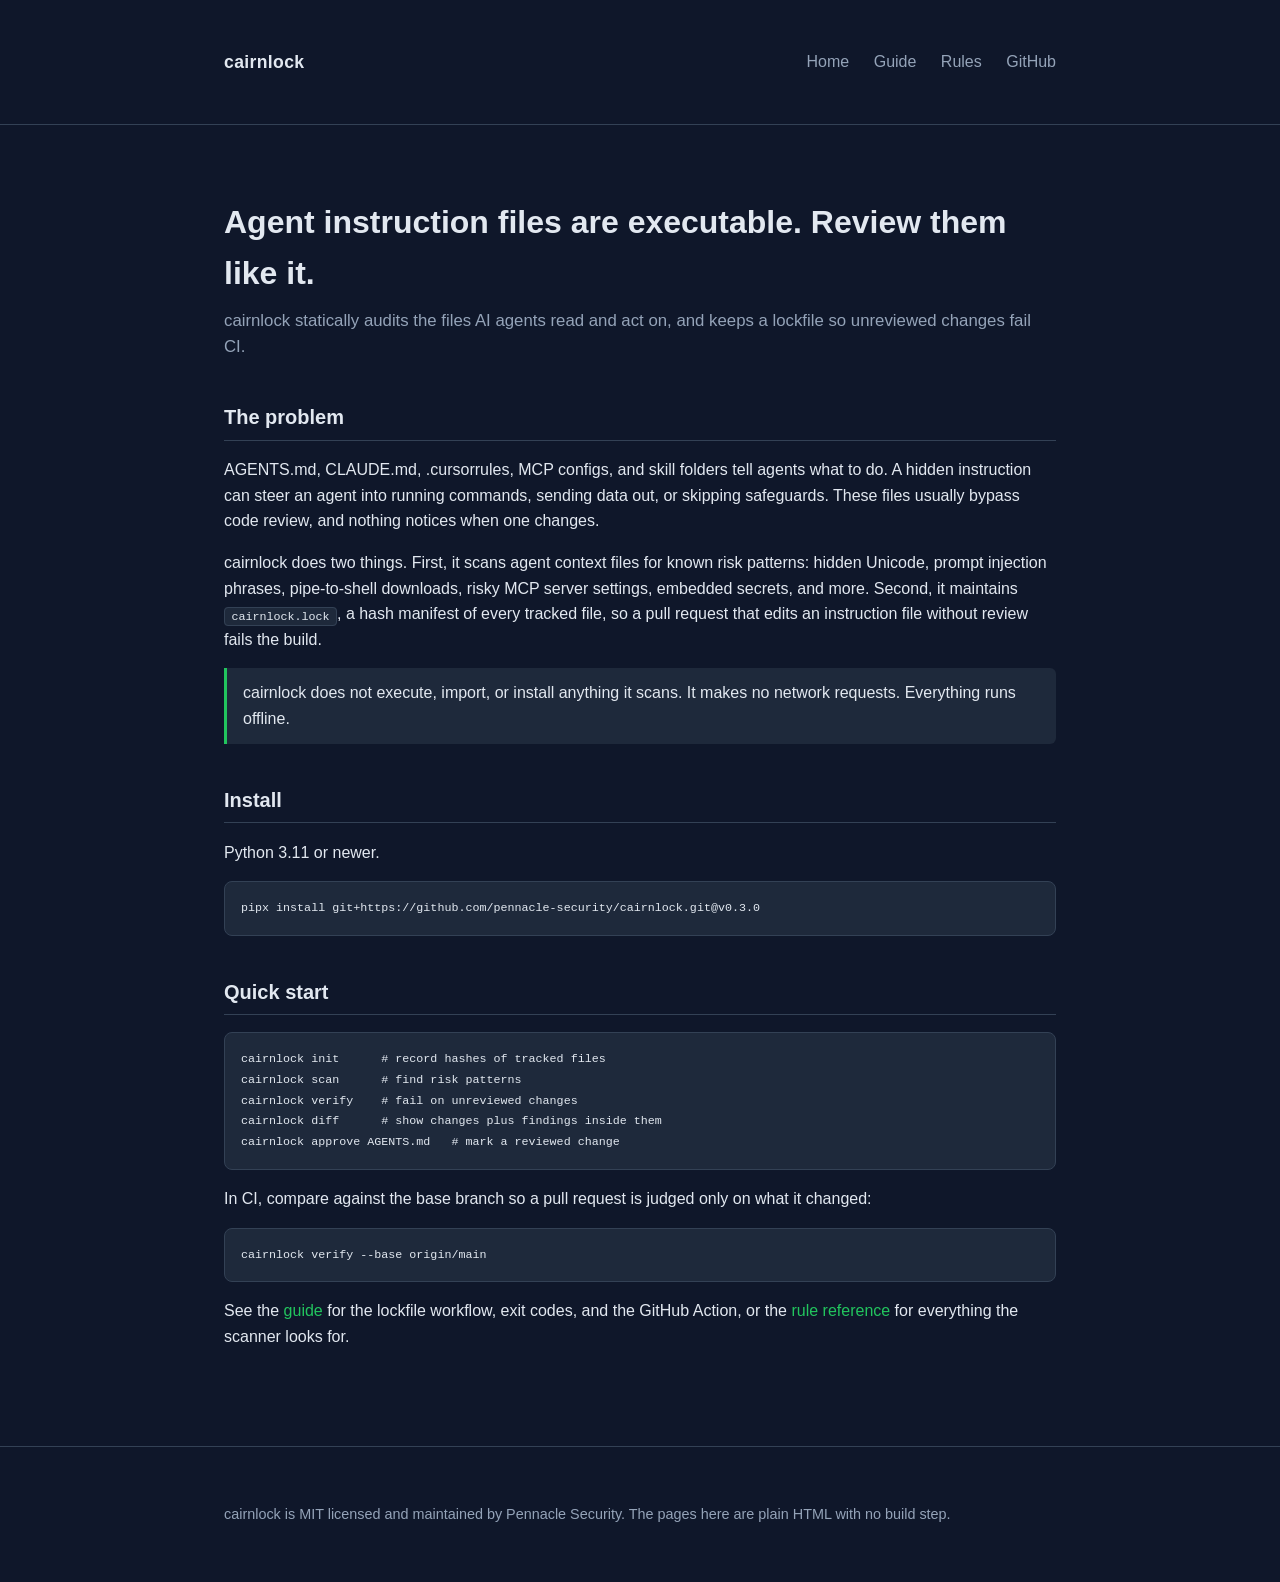
==== docs/index.html @ c5498787 "v0.3.0: verify --base against git refs, docs site, marketplace action" ====
<!DOCTYPE html>
<html lang="en">
<head>
<meta charset="UTF-8">
<meta name="viewport" content="width=device-width, initial-scale=1.0">
<title>cairnlock — static analyzer and lockfile for AI-agent context files</title>
<style>
  :root { --bg:#0f172a; --panel:#1e293b; --text:#e2e8f0; --muted:#94a3b8; --accent:#22c55e; --line:#334155; }
  * { box-sizing: border-box; }
  body { margin:0; font-family:-apple-system,BlinkMacSystemFont,'Segoe UI',Roboto,sans-serif; background:var(--bg); color:var(--text); line-height:1.6; }
  a { color:var(--accent); text-decoration:none; }
  a:hover { text-decoration:underline; }
  .wrap { max-width:880px; margin:0 auto; padding:2rem 1.5rem; }
  header { border-bottom:1px solid var(--line); padding:1rem 0; }
  header .wrap { display:flex; justify-content:space-between; align-items:center; flex-wrap:wrap; gap:1rem; }
  .brand { font-weight:700; font-size:1.1rem; letter-spacing:0.02em; }
  nav a { margin-left:1.25rem; color:var(--muted); }
  nav a:hover { color:var(--text); }
  h1 { font-size:2rem; margin:2.5rem 0 0.5rem; }
  h2 { font-size:1.25rem; margin-top:2.5rem; border-bottom:1px solid var(--line); padding-bottom:0.4rem; }
  p.lede { font-size:1.05rem; color:var(--muted); margin-top:0; }
  code { background:var(--panel); border:1px solid var(--line); padding:0.1rem 0.4rem; border-radius:4px; font-size:0.9em; }
  pre { background:var(--panel); border:1px solid var(--line); border-radius:8px; padding:1rem; overflow-x:auto; }
  pre code { background:none; border:none; padding:0; }
  table { width:100%; border-collapse:collapse; margin:1rem 0; }
  th, td { text-align:left; padding:0.5rem 0.75rem; border-bottom:1px solid var(--line); }
  th { color:var(--muted); font-weight:600; font-size:0.85rem; text-transform:uppercase; letter-spacing:0.04em; }
  .note { background:var(--panel); border-left:3px solid var(--accent); padding:0.75rem 1rem; margin:1rem 0; border-radius:0 6px 6px 0; }
  footer { border-top:1px solid var(--line); margin-top:3rem; padding:1.5rem 0; color:var(--muted); font-size:0.9rem; }
</style>
</head>
<body>
<header>
  <div class="wrap">
    <span class="brand">cairnlock</span>
    <nav>
      <a href="index.html">Home</a>
      <a href="guide.html">Guide</a>
      <a href="rules.html">Rules</a>
      <a href="https://github.com/pennacle-security/cairnlock">GitHub</a>
    </nav>
  </div>
</header>

<div class="wrap">
  <h1>Agent instruction files are executable. Review them like it.</h1>
  <p class="lede">cairnlock statically audits the files AI agents read and act on,
  and keeps a lockfile so unreviewed changes fail CI.</p>

  <h2>The problem</h2>
  <p>AGENTS.md, CLAUDE.md, .cursorrules, MCP configs, and skill folders tell
  agents what to do. A hidden instruction can steer an agent into running
  commands, sending data out, or skipping safeguards. These files usually
  bypass code review, and nothing notices when one changes.</p>
  <p>cairnlock does two things. First, it scans agent context files for known
  risk patterns: hidden Unicode, prompt injection phrases, pipe-to-shell
  downloads, risky MCP server settings, embedded secrets, and more. Second,
  it maintains <code>cairnlock.lock</code>, a hash manifest of every tracked
  file, so a pull request that edits an instruction file without review fails
  the build.</p>

  <div class="note">
    cairnlock does not execute, import, or install anything it scans. It makes
    no network requests. Everything runs offline.
  </div>

  <h2>Install</h2>
  <p>Python 3.11 or newer.</p>
  <pre><code>pipx install git+https://github.com/pennacle-security/cairnlock.git@v0.3.0</code></pre>

  <h2>Quick start</h2>
  <pre><code>cairnlock init      # record hashes of tracked files
cairnlock scan      # find risk patterns
cairnlock verify    # fail on unreviewed changes
cairnlock diff      # show changes plus findings inside them
cairnlock approve AGENTS.md   # mark a reviewed change</code></pre>

  <p>In CI, compare against the base branch so a pull request is judged only
  on what it changed:</p>
  <pre><code>cairnlock verify --base origin/main</code></pre>
  <p>See the <a href="guide.html">guide</a> for the lockfile workflow, exit
  codes, and the GitHub Action, or the <a href="rules.html">rule
  reference</a> for everything the scanner looks for.</p>
</div>

<footer>
  <div class="wrap">
    cairnlock is MIT licensed and maintained by Pennacle Security.
    The pages here are plain HTML with no build step.
  </div>
</footer>
</body>
</html>
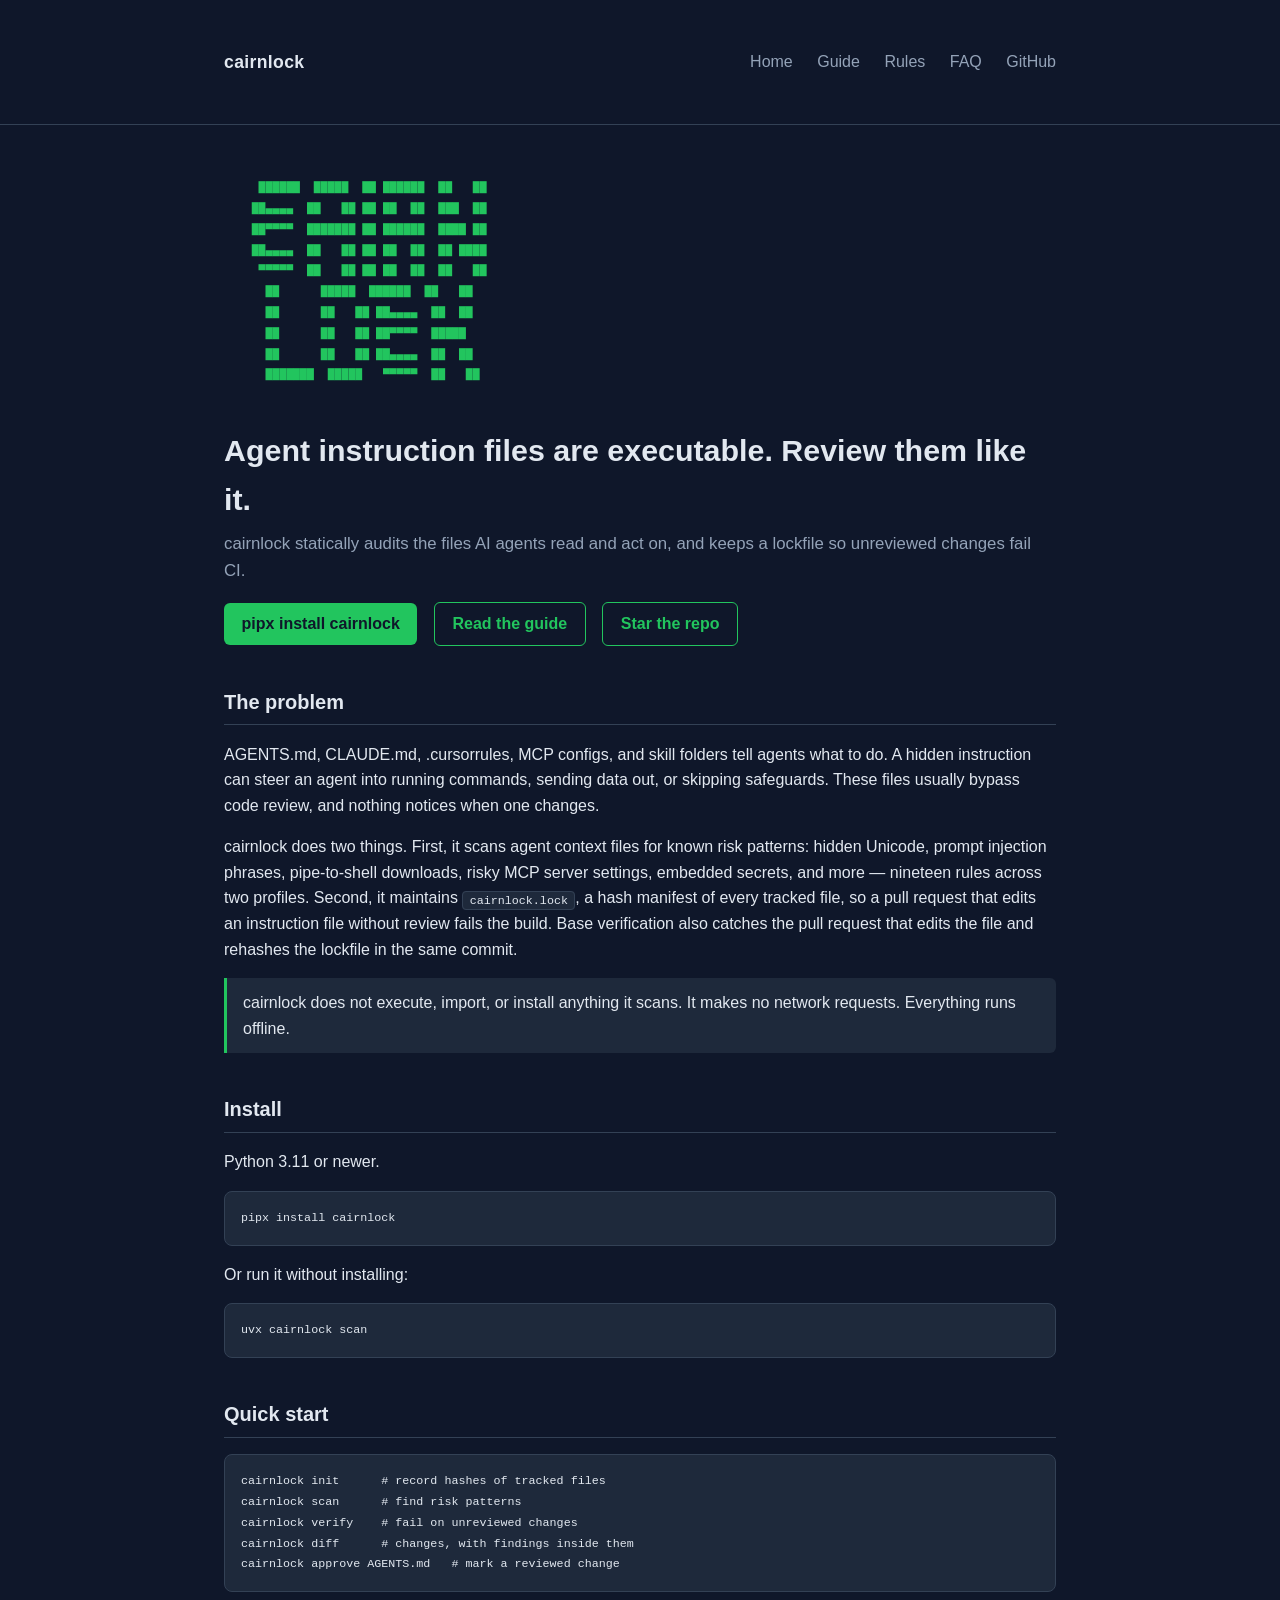
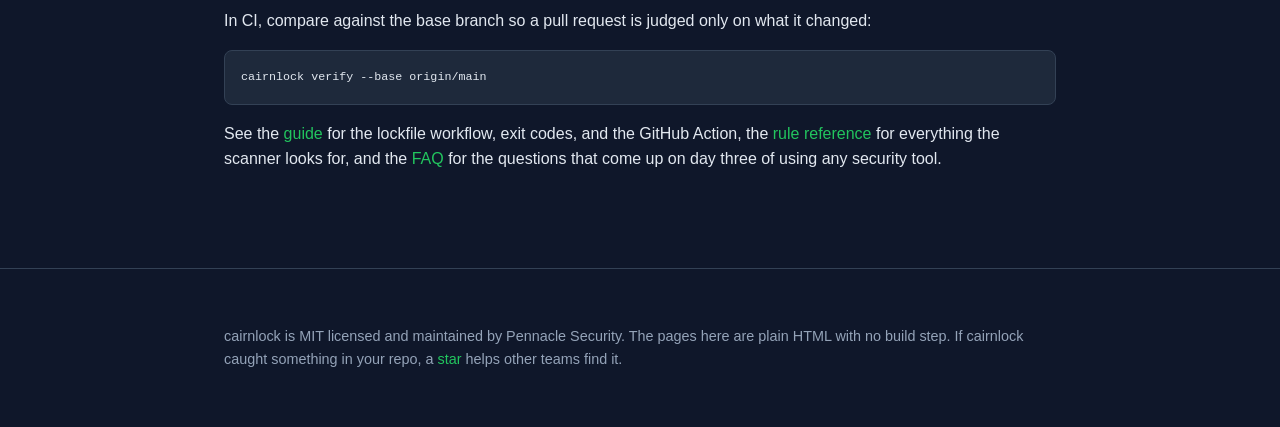
==== commit a178e7a0: "v0.6.0: self-scan gate, banner option fix, FP pattern removals, docs site, social kit" ====
--- a/docs/index.html
+++ b/docs/index.html
@@ -4,30 +4,7 @@
 <meta charset="UTF-8">
 <meta name="viewport" content="width=device-width, initial-scale=1.0">
 <title>cairnlock — static analyzer and lockfile for AI-agent context files</title>
-<style>
-  :root { --bg:#0f172a; --panel:#1e293b; --text:#e2e8f0; --muted:#94a3b8; --accent:#22c55e; --line:#334155; }
-  * { box-sizing: border-box; }
-  body { margin:0; font-family:-apple-system,BlinkMacSystemFont,'Segoe UI',Roboto,sans-serif; background:var(--bg); color:var(--text); line-height:1.6; }
-  a { color:var(--accent); text-decoration:none; }
-  a:hover { text-decoration:underline; }
-  .wrap { max-width:880px; margin:0 auto; padding:2rem 1.5rem; }
-  header { border-bottom:1px solid var(--line); padding:1rem 0; }
-  header .wrap { display:flex; justify-content:space-between; align-items:center; flex-wrap:wrap; gap:1rem; }
-  .brand { font-weight:700; font-size:1.1rem; letter-spacing:0.02em; }
-  nav a { margin-left:1.25rem; color:var(--muted); }
-  nav a:hover { color:var(--text); }
-  h1 { font-size:2rem; margin:2.5rem 0 0.5rem; }
-  h2 { font-size:1.25rem; margin-top:2.5rem; border-bottom:1px solid var(--line); padding-bottom:0.4rem; }
-  p.lede { font-size:1.05rem; color:var(--muted); margin-top:0; }
-  code { background:var(--panel); border:1px solid var(--line); padding:0.1rem 0.4rem; border-radius:4px; font-size:0.9em; }
-  pre { background:var(--panel); border:1px solid var(--line); border-radius:8px; padding:1rem; overflow-x:auto; }
-  pre code { background:none; border:none; padding:0; }
-  table { width:100%; border-collapse:collapse; margin:1rem 0; }
-  th, td { text-align:left; padding:0.5rem 0.75rem; border-bottom:1px solid var(--line); }
-  th { color:var(--muted); font-weight:600; font-size:0.85rem; text-transform:uppercase; letter-spacing:0.04em; }
-  .note { background:var(--panel); border-left:3px solid var(--accent); padding:0.75rem 1rem; margin:1rem 0; border-radius:0 6px 6px 0; }
-  footer { border-top:1px solid var(--line); margin-top:3rem; padding:1.5rem 0; color:var(--muted); font-size:0.9rem; }
-</style>
+<link rel="stylesheet" href="styles.css">
 </head>
 <body>
 <header>
@@ -37,15 +14,33 @@
       <a href="index.html">Home</a>
       <a href="guide.html">Guide</a>
       <a href="rules.html">Rules</a>
+      <a href="faq.html">FAQ</a>
       <a href="https://github.com/pennacle-security/cairnlock">GitHub</a>
     </nav>
   </div>
 </header>
 
 <div class="wrap">
+  <pre class="ascii"><code>     ██████  █████  ██ ██████  ██   ██
+    ██▄▄▄▄  ██   ██ ██ ██  ██  ███  ██
+    ██▀▀▀▀  ███████ ██ ██████  ████ ██
+    ██▄▄▄▄  ██   ██ ██ ██  ██  ██ ████
+     ▀▀▀▀▀  ██   ██ ██ ██  ██  ██   ██
+      ██      █████  ██████  ██   ██
+      ██      ██   ██ ██▄▄▄▄  ██  ██
+      ██      ██   ██ ██▀▀▀▀  █████
+      ██      ██   ██ ██▄▄▄▄  ██  ██
+      ███████  █████   ▀▀▀▀▀  ██   ██</code></pre>
+
   <h1>Agent instruction files are executable. Review them like it.</h1>
-  <p class="lede">cairnlock statically audits the files AI agents read and act on,
-  and keeps a lockfile so unreviewed changes fail CI.</p>
+  <p class="lede">cairnlock statically audits the files AI agents read and act
+  on, and keeps a lockfile so unreviewed changes fail CI.</p>
+
+  <p>
+    <a class="cta" href="https://pypi.org/project/cairnlock/">pipx install cairnlock</a>
+    <a class="cta ghost" href="guide.html">Read the guide</a>
+    <a class="cta ghost" href="https://github.com/pennacle-security/cairnlock/stargazers">Star the repo</a>
+  </p>
 
   <h2>The problem</h2>
   <p>AGENTS.md, CLAUDE.md, .cursorrules, MCP configs, and skill folders tell
@@ -54,10 +49,12 @@
   bypass code review, and nothing notices when one changes.</p>
   <p>cairnlock does two things. First, it scans agent context files for known
   risk patterns: hidden Unicode, prompt injection phrases, pipe-to-shell
-  downloads, risky MCP server settings, embedded secrets, and more. Second,
-  it maintains <code>cairnlock.lock</code>, a hash manifest of every tracked
-  file, so a pull request that edits an instruction file without review fails
-  the build.</p>
+  downloads, risky MCP server settings, embedded secrets, and more — nineteen
+  rules across two profiles. Second, it maintains <code>cairnlock.lock</code>,
+  a hash manifest of every tracked file, so a pull request that edits an
+  instruction file without review fails the build. Base verification also
+  catches the pull request that edits the file and rehashes the lockfile in
+  the same commit.</p>
 
   <div class="note">
     cairnlock does not execute, import, or install anything it scans. It makes
@@ -66,27 +63,34 @@
 
   <h2>Install</h2>
   <p>Python 3.11 or newer.</p>
-  <pre><code>pipx install git+https://github.com/pennacle-security/cairnlock.git@v0.3.0</code></pre>
+  <pre><code>pipx install cairnlock</code></pre>
+  <p>Or run it without installing:</p>
+  <pre><code>uvx cairnlock scan</code></pre>
 
   <h2>Quick start</h2>
   <pre><code>cairnlock init      # record hashes of tracked files
 cairnlock scan      # find risk patterns
 cairnlock verify    # fail on unreviewed changes
-cairnlock diff      # show changes plus findings inside them
+cairnlock diff      # changes, with findings inside them
 cairnlock approve AGENTS.md   # mark a reviewed change</code></pre>
 
   <p>In CI, compare against the base branch so a pull request is judged only
   on what it changed:</p>
   <pre><code>cairnlock verify --base origin/main</code></pre>
   <p>See the <a href="guide.html">guide</a> for the lockfile workflow, exit
-  codes, and the GitHub Action, or the <a href="rules.html">rule
-  reference</a> for everything the scanner looks for.</p>
+  codes, and the GitHub Action, the <a href="rules.html">rule
+  reference</a> for everything the scanner looks for, and the
+  <a href="faq.html">FAQ</a> for the questions that come up on day three of
+  using any security tool.</p>
 </div>
 
 <footer>
   <div class="wrap">
     cairnlock is MIT licensed and maintained by Pennacle Security.
     The pages here are plain HTML with no build step.
+    If cairnlock caught something in your repo, a
+    <a href="https://github.com/pennacle-security/cairnlock/stargazers">star</a>
+    helps other teams find it.
   </div>
 </footer>
 </body>
--- a/docs/styles.css
+++ b/docs/styles.css
@@ -0,0 +1,98 @@
+:root {
+  --bg: #0f172a;
+  --panel: #1e293b;
+  --text: #e2e8f0;
+  --muted: #94a3b8;
+  --accent: #22c55e;
+  --accent-dim: #16a34a;
+  --line: #334155;
+  --warn: #fbbf24;
+}
+
+* { box-sizing: border-box; }
+
+body {
+  margin: 0;
+  font-family: -apple-system, BlinkMacSystemFont, "Segoe UI", Roboto, sans-serif;
+  background: var(--bg);
+  color: var(--text);
+  line-height: 1.6;
+}
+
+a { color: var(--accent); text-decoration: none; }
+a:hover { text-decoration: underline; }
+
+.wrap { max-width: 880px; margin: 0 auto; padding: 2rem 1.5rem; }
+.wrap.wide { max-width: 960px; }
+
+header { border-bottom: 1px solid var(--line); padding: 1rem 0; }
+header .wrap { display: flex; justify-content: space-between; align-items: center; flex-wrap: wrap; gap: 1rem; }
+.brand { font-weight: 700; font-size: 1.1rem; letter-spacing: 0.02em; }
+nav a { margin-left: 1.25rem; color: var(--muted); }
+nav a:hover { color: var(--text); }
+
+h1 { font-size: 1.9rem; margin: 2.5rem 0 0.5rem; }
+h2 { font-size: 1.25rem; margin-top: 2.5rem; border-bottom: 1px solid var(--line); padding-bottom: 0.4rem; }
+h3 { font-size: 1.05rem; margin-top: 1.75rem; }
+p.lede { font-size: 1.05rem; color: var(--muted); margin-top: 0; }
+
+code {
+  background: var(--panel);
+  border: 1px solid var(--line);
+  padding: 0.1rem 0.4rem;
+  border-radius: 4px;
+  font-size: 0.9em;
+}
+
+pre {
+  background: var(--panel);
+  border: 1px solid var(--line);
+  border-radius: 8px;
+  padding: 1rem;
+  overflow-x: auto;
+}
+pre code { background: none; border: none; padding: 0; }
+
+pre.ascii { border: none; background: none; padding: 0.5rem 0 0; }
+pre.ascii code { color: var(--accent); font-size: 0.72rem; line-height: 1.25; }
+
+table { width: 100%; border-collapse: collapse; margin: 1rem 0; }
+th, td { text-align: left; padding: 0.5rem 0.75rem; border-bottom: 1px solid var(--line); vertical-align: top; }
+th { color: var(--muted); font-weight: 600; font-size: 0.85rem; text-transform: uppercase; letter-spacing: 0.04em; }
+
+.note {
+  background: var(--panel);
+  border-left: 3px solid var(--accent);
+  padding: 0.75rem 1rem;
+  margin: 1rem 0;
+  border-radius: 0 6px 6px 0;
+}
+.warn {
+  background: var(--panel);
+  border-left: 3px solid var(--warn);
+  padding: 0.75rem 1rem;
+  margin: 1rem 0;
+  border-radius: 0 6px 6px 0;
+}
+
+.sev { font-size: 0.8rem; }
+.high { color: #f87171; }
+.medium { color: #fbbf24; }
+.low { color: #60a5fa; }
+
+.cta {
+  display: inline-block;
+  background: var(--accent);
+  color: #0f172a;
+  font-weight: 600;
+  padding: 0.5rem 1.1rem;
+  border-radius: 6px;
+  margin-right: 0.75rem;
+}
+.cta:hover { background: var(--accent-dim); text-decoration: none; }
+.cta.ghost { background: transparent; color: var(--accent); border: 1px solid var(--accent); }
+
+footer { border-top: 1px solid var(--line); margin-top: 3rem; padding: 1.5rem 0; color: var(--muted); font-size: 0.9rem; }
+
+dl.faq dt { font-weight: 600; margin-top: 1.5rem; color: var(--text); }
+dl.faq dd { margin: 0.25rem 0 0 0; color: var(--muted); }
